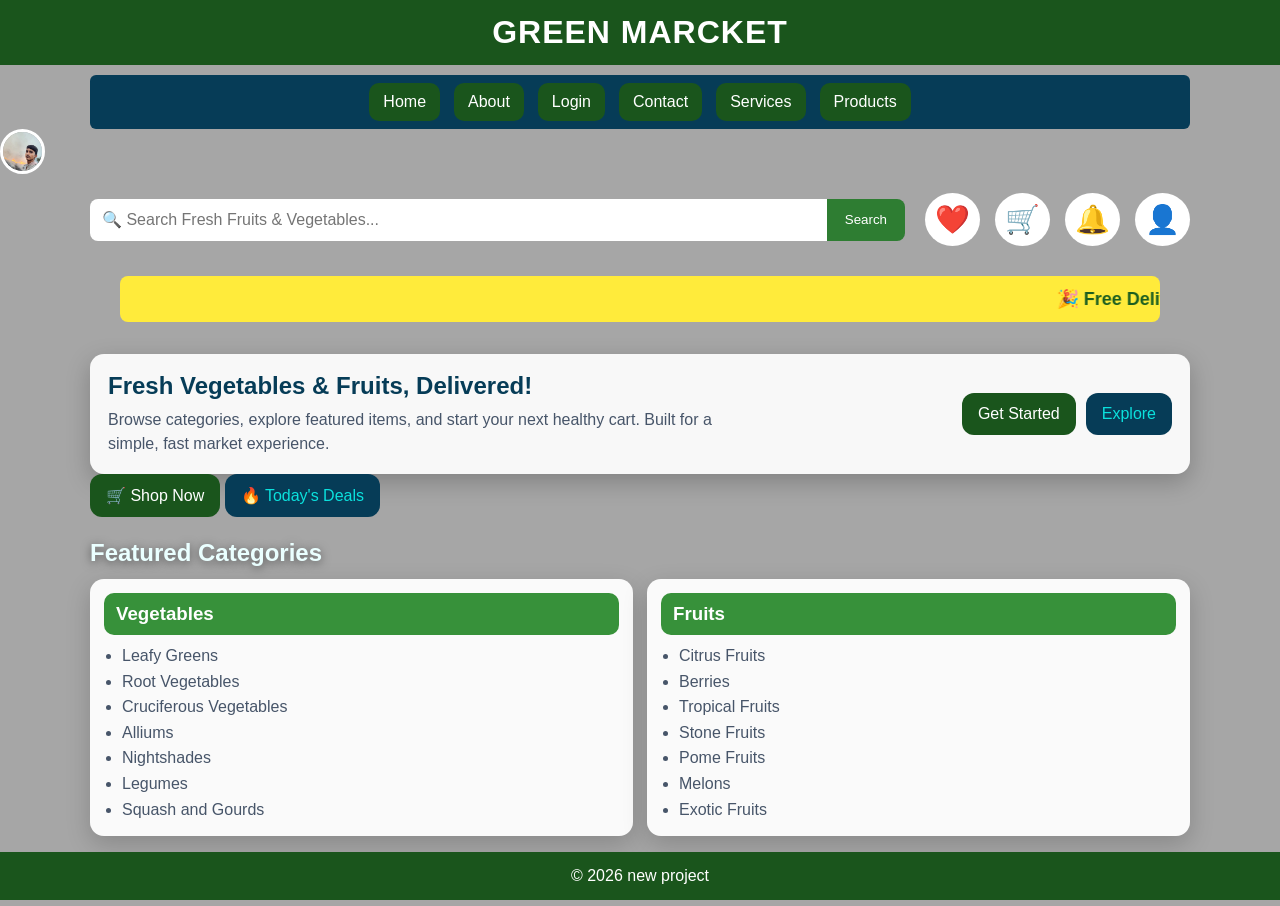
==== index.html @ 43e8455f "Initial commit" ====
<!DOCTYPE html>
<html lang="en">
<head>
  <meta charset="UTF-8" />
  <meta name="viewport" content="width=device-width, initial-scale=1.0" />
  <title>GREEN MARCKET</title>
  <style>
    :root{
      --green:#1a551c;
      --green2:#063c57;
      --teal:#0be1dd;
      --card:#ffffff;
      --text:#0f172a;
      --muted:#475569;
    }

    *{ box-sizing: border-box; }

    body {
      font-family: Arial, Britannic Bold, sans-serif;
      margin: 0;
      padding: 0;
      color: var(--text);
      min-height: 100vh;
      background-image: url("https://img.magnific.com/free-photo/fresh-vegetables-fruit-market-stall_1101-2560.jpg?semt=ais_hybrid&w=740&q=80");
      background-size: cover;
      background-position: center;
      background-repeat: no-repeat;
    }

    /* overlay so text/cards remain readable */
    .page-overlay{
      min-height: 100vh;
      background: rgba(0,0,0,0.35);
      padding-bottom: 70px; /* space for footer */
    }

    header {
      background-color: var(--green);
      color: white;
      padding: 14px 10px;
      text-align: center;
    }

    header h1 {
      margin: 0;
      letter-spacing: 1px;
    }

    .header2 {
      background-color: var(--green2);
      color: var(--teal);
      padding: 8px 0;
      text-align: center;
      border-radius: 6px;
      margin: 10px auto 0;
      width: min(1100px, calc(100% - 24px));
    }

    .nav {
      display: flex;
      flex-wrap: wrap;
      justify-content: center;
      gap: 14px;
      padding: 0 12px;
    }

    .nav a {
      background-color: var(--green);
      color: white;
      text-decoration: none;
      padding: 10px 14px;
      border-radius: 10px;
      display: inline-flex;
      align-items: center;
      transition: 160ms ease;
      font-family: Britannic Bold, sans-serif;
      font-size: 16px;
    }

    .nav a:hover {
      background-color: #cdd6ce;
      color: #000;
      transform: translateY(-1px);
    }

    .container{
      width: min(1100px, calc(100% - 24px));
      margin: 18px auto 0;
    }

    .hero{
      background: rgba(255,255,255,0.92);
      border-radius: 14px;
      padding: 18px;
      box-shadow: 0 8px 24px rgba(0,0,0,0.22);
      display: grid;
      grid-template-columns: 1.2fr 0.8fr;
      gap: 14px;
      align-items: center;
    }

    .hero h2{
      margin: 0 0 8px;
      color: var(--green2);
    }

    .hero p{
      margin: 0;
      color: var(--muted);
      line-height: 1.5;
    }

    .hero-actions{
      display: flex;
      flex-wrap: wrap;
      gap: 10px;
      justify-content: flex-end;
    }

    .btn{
      border: none;
      cursor: pointer;
      border-radius: 12px;
      padding: 12px 16px;
      font-size: 16px;
      font-family: Britannic Bold, sans-serif;
      transition: 160ms ease;
    }

    .btn-primary{ background: var(--green); color: white; }
    .btn-primary:hover{ background:#cdd6ce; color:#000; transform: translateY(-1px); }

    .btn-secondary{ background: var(--green2); color: var(--teal); }
    .btn-secondary:hover{ background:#0b4f76; color:#eaffff; transform: translateY(-1px); }

    .section-title{
      margin: 22px 0 12px;
      color: #eaffff;
      text-shadow: 0 2px 10px rgba(0,0,0,0.5);
    }

    .cards{
      display: grid;
      grid-template-columns: repeat(2, minmax(0, 1fr));
      gap: 14px;
    }

    .card{
      background: rgba(255,255,255,0.95);
      border-radius: 14px;
      padding: 14px;
      box-shadow: 0 8px 24px rgba(0,0,0,0.18);
    }

    .card h3{
      margin: 0 0 8px;
      color: white;
      background: rgb(55,145,58);
      padding: 10px 12px;
      border-radius: 10px;
    }

    .card ul{
      margin: 0;
      padding-left: 18px;
      color: var(--muted);
      line-height: 1.6;
    }

    .product-grid{
      display: grid;
      grid-template-columns: repeat(3, minmax(0, 1fr));
      gap: 14px;
    }

    .product{
      background: rgba(255,255,255,0.95);
      border-radius: 14px;
      padding: 14px;
      box-shadow: 0 8px 24px rgba(0,0,0,0.18);
      display: flex;
      flex-direction: column;
      gap: 10px;
      min-height: 170px;
    }

    .thumb{
      height: 74px;
      border-radius: 12px;
      background: linear-gradient(135deg, rgba(26,85,28,0.85), rgba(6,60,87,0.85));
      display: flex;
      align-items: center;
      justify-content: center;
      color: white;
      font-weight: 700;
      letter-spacing: 0.4px;
    }

    .product .name{ font-weight: 700; color: var(--green2); }
    .product .desc{ color: var(--muted); margin-top: -6px; }

    .price-row{
      margin-top: auto;
      display: flex;
      justify-content: space-between;
      align-items: center;
      gap: 10px;
    }

    .price{
      background: rgba(26,85,28,0.12);
      color: var(--green);
      padding: 6px 10px;
      border-radius: 999px;
      font-weight: 700;
    }

    .small-btn{
      background: var(--green);
      color: white;
      border: none;
      border-radius: 10px;
      padding: 9px 12px;
      cursor: pointer;
      font-family: Britannic Bold, sans-serif;
    }

    .small-btn:hover{ background:#cdd6ce; color:#000; }

    footer {
      background-color: #1a551c;
      color: white;
      text-align: center;
      padding: 15px;
      position: fixed;
      bottom: 0;
      width: 100%;
    }

    @media (max-width: 900px){
      .hero{ grid-template-columns: 1fr; }
      .hero-actions{ justify-content: flex-start; }
      .product-grid{ grid-template-columns: repeat(2, minmax(0, 1fr)); }
    }

    @media (max-width: 600px){
      .cards{ grid-template-columns: 1fr; }
      .product-grid{ grid-template-columns: 1fr; }
    }
.top-bar{

width:min(1100px,calc(100% - 24px));

margin:15px auto;

display:flex;

justify-content:space-between;

align-items:center;

gap:20px;

}

.search-box{

display:flex;

flex:1;

}

.search-box input{

flex:1;

padding:12px;

border-radius:8px 0 0 8px;

border:none;

font-size:16px;

}

.search-box button{

padding:12px 18px;

background:#2e7d32;

color:white;

border:none;

border-radius:0 8px 8px 0;

cursor:pointer;

}

.top-icons{

display:flex;

gap:15px;

}

.top-icons a{

font-size:28px;

text-decoration:none;

background:white;

padding:10px;

border-radius:50%;

transition:.3s;

}

.top-icons a:hover{

transform:scale(1.15);

background:#2e7d32;

}
marquee{

background:#ffeb3b;

padding:12px;

font-size:18px;

font-weight:bold;

color:#1b5e20;

border-radius:8px;

margin:15px 120px 10px 120px;

}
.profile{

position:relative;

cursor:pointer;

}

#profileImage{

width:45px;

height:45px;

border-radius:50%;

object-fit:cover;

border:3px solid white;

transition:.3s;

}

#profileImage:hover{

transform:scale(1.08);

border-color:#90ee90;

}
.profile-menu{

display:none;

position:absolute;

right:0;

top:60px;

width:220px;

background:white;

border-radius:12px;

box-shadow:0 8px 20px rgba(0,0,0,.25);

overflow:hidden;

z-index:1000;

}

.profile-menu h3{

padding:15px;

background:#2e7d32;

color:white;

margin:0;

text-align:center;

}

.profile-menu a{

display:block;

padding:12px 15px;

text-decoration:none;

color:#333;

border-bottom:1px solid #eee;

}

.profile-menu a:hover{

background:#e8f5e9;

color:#1b5e20;

}
  </style>
</head>
<body>
  <div class="page-overlay">
    <header>
      <h1>GREEN MARCKET</h1>
    </header>


    <div class="header2">
      <nav class="nav" aria-label="Primary">
        <a href="index.html">Home</a>
        <a href="about.html">About</a>
        <a href="login.html">Login</a>
        <a href="contact.html">Contact</a>
        <a href="services.html">Services</a>
        <a href="products.html">Products</a>
      </nav>
    </div>
<div class="profile">

<img src="images/user.png" id="profileImage">

<div class="profile-menu" id="profileMenu">

<h3 id="profileName">Guest</h3>

<a href="#">👤 My Profile</a>

<a href="#">📦 My Orders</a>

<a href="wishlist.html">❤️ Wishlist</a>

<a href="#">⚙️ Settings</a>

<a href="#" onclick="logout()">🚪 Logout</a>

</div>

</div>
<div class="top-bar">

<div class="search-box">

<input type="text" placeholder="🔍 Search Fresh Fruits & Vegetables...">

<button>Search</button>

</div>

<div class="top-icons">

<a href="wishlist.html">❤️</a>

<a href="cart.html">🛒</a>

<a href="#">🔔</a>

<a href="#">👤</a>

</div>

</div>
<marquee
behavior="scroll"
direction="left">

🎉 Free Delivery Above ₹499 |
🥬 Fresh Organic Vegetables |
🍎 Flat 20% OFF Today |
🚚 Same Day Delivery

</marquee>
    <main class="container">
      <section class="hero" aria-label="Welcome">
        <div>
          <h2>Fresh Vegetables & Fruits, Delivered!</h2>
          <p>
            Browse categories, explore featured items, and start your next healthy cart.
            Built for a simple, fast market experience.
          </p>
        </div>
        <div class="hero-actions">
          <button class="btn btn-primary" onclick="alert('Welcome to GREEN MARCKET!')">Get Started</button>
        <button
class="btn btn-secondary"
onclick="location.href='location.html'">

Explore

</button>
        </div>
      </section>
<button class="btn btn-primary">

🛒 Shop Now

</button>

<button class="btn btn-secondary">

🔥 Today's Deals

</button>
      <h2 class="section-title">Featured Categories</h2>
      <section class="cards" aria-label="Vegetables and Fruits">
        <div class="card">
          <h3>Vegetables</h3>
          <ul>
            <li>Leafy Greens</li>
            <li>Root Vegetables</li>
            <li>Cruciferous Vegetables</li>
            <li>Alliums</li>
            <li>Nightshades</li>
            <li>Legumes</li>
            <li>Squash and Gourds</li>
          </ul>
        </div>
        <div class="card">
          <h3>Fruits</h3>
          <ul>
            <li>Citrus Fruits</li>
            <li>Berries</li>
            <li>Tropical Fruits</li>
            <li>Stone Fruits</li>
            <li>Pome Fruits</li>
            <li>Melons</li>
            <li>Exotic Fruits</li>
          </ul>
        </div>
      </section>
</div>
      <footer>&copy 2026 new project </footer>

<script>

const profile=document.querySelector(".profile");
const menu=document.getElementById("profileMenu");

profile.onclick=function(e){

e.stopPropagation();

menu.style.display=
menu.style.display==="block" ? "none" : "block";

}

document.onclick=function(){

menu.style.display="none";

}

// Username

let user=localStorage.getItem("userName");

if(user){

document.getElementById("profileName").innerHTML=user;

}
function logout(){

    localStorage.removeItem("userName");

    window.location.href="login.html";

}

</script>
</body>
</html>
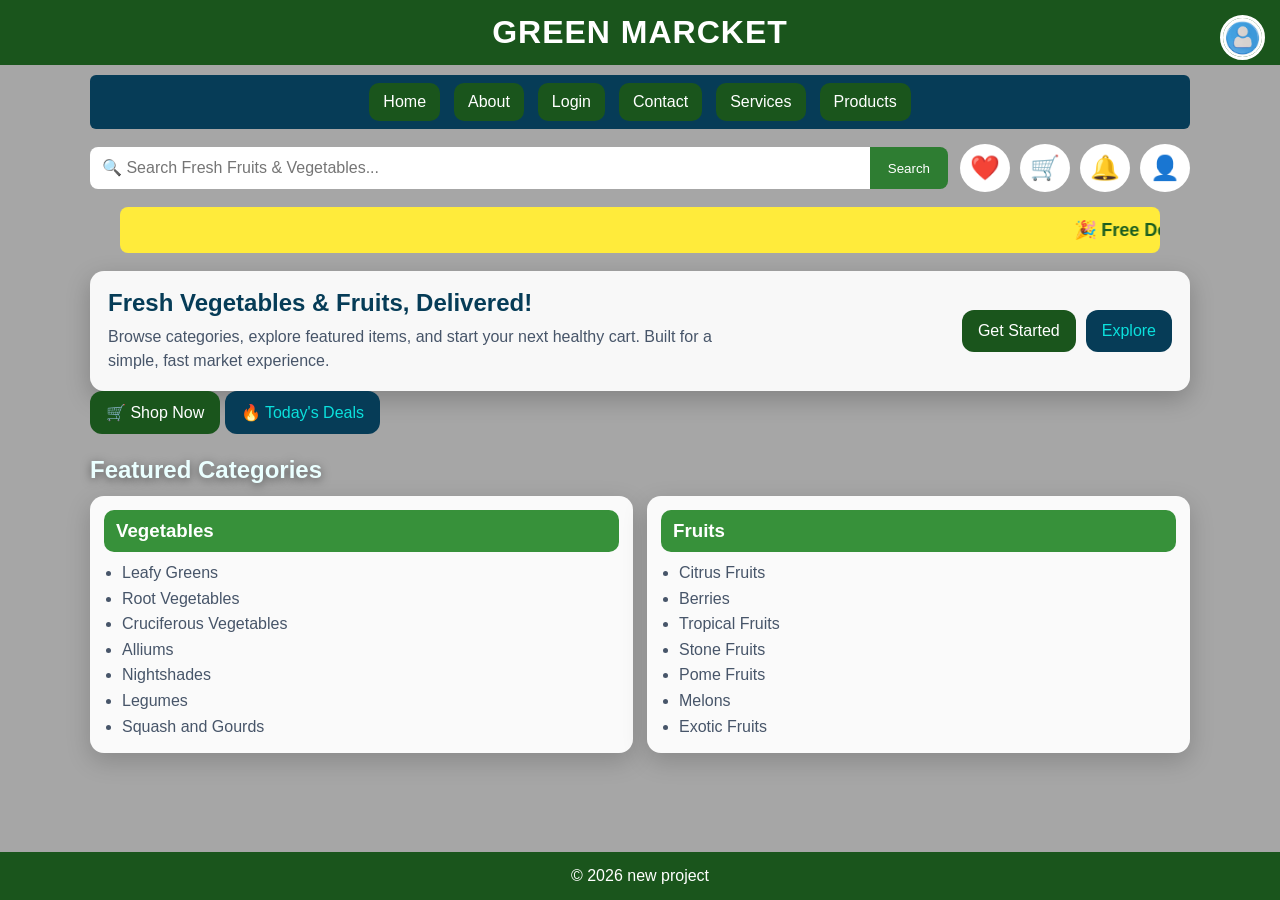
==== commit 7f0daab8: "Updated homepage" ====
--- a/index.html
+++ b/index.html
@@ -245,31 +245,67 @@
     }
 
     @media (max-width: 600px){
+.top-bar{
+flex-direction:column;
+}
+
+.search-box{
+width:100%;
+}
+
+.search-box input{
+font-size:15px;
+}
+
+.search-box button{
+padding:12px;
+}
+
+.nav{
+gap:8px;
+}
+
+.nav a{
+font-size:15px;
+padding:10px;
+}
+
+.hero{
+padding:15px;
+}
+
+.hero-actions{
+justify-content:center;
+}
+
+.btn{
+width:100%;
+}
+
+header h1{
+font-size:34px;
+}
+
+.profile{
+top:10px;
+right:10px;
+}
       .cards{ grid-template-columns: 1fr; }
       .product-grid{ grid-template-columns: 1fr; }
     }
 .top-bar{
-
-width:min(1100px,calc(100% - 24px));
-
+width:min(1100px,calc(100% - 20px));
 margin:15px auto;
-
 display:flex;
-
+flex-wrap:wrap;
 justify-content:space-between;
-
 align-items:center;
-
-gap:20px;
-
-}
-
+gap:12px;
+}
 .search-box{
-
 display:flex;
-
 flex:1;
-
+min-width:250px;
 }
 
 .search-box input{
@@ -303,27 +339,18 @@
 }
 
 .top-icons{
-
 display:flex;
-
-gap:15px;
-
+justify-content:center;
+gap:10px;
+flex-wrap:wrap;
 }
 
 .top-icons a{
-
-font-size:28px;
-
+font-size:24px;
 text-decoration:none;
-
 background:white;
-
 padding:10px;
-
 border-radius:50%;
-
-transition:.3s;
-
 }
 
 .top-icons a:hover{
@@ -334,28 +361,23 @@
 
 }
 marquee{
-
 background:#ffeb3b;
-
 padding:12px;
-
 font-size:18px;
-
 font-weight:bold;
-
 color:#1b5e20;
-
 border-radius:8px;
-
-margin:15px 120px 10px 120px;
-
+margin:15px 120px 15px 120px;
+width:100;
+display:block;
+box-sizing:border-box;
 }
 .profile{
-
-position:relative;
-
+position:absolute;
+top:15px;
+right:15px;
+z-index:1000;
 cursor:pointer;
-
 }
 
 #profileImage{
@@ -461,7 +483,7 @@
     </div>
 <div class="profile">
 
-<img src="images/user.png" id="profileImage">
+<img src="images/user_prof.png" id="profileImage">
 
 <div class="profile-menu" id="profileMenu">
 
@@ -572,6 +594,7 @@
         </div>
       </section>
 </div>
+</main>
       <footer>&copy 2026 new project </footer>
 
 <script>
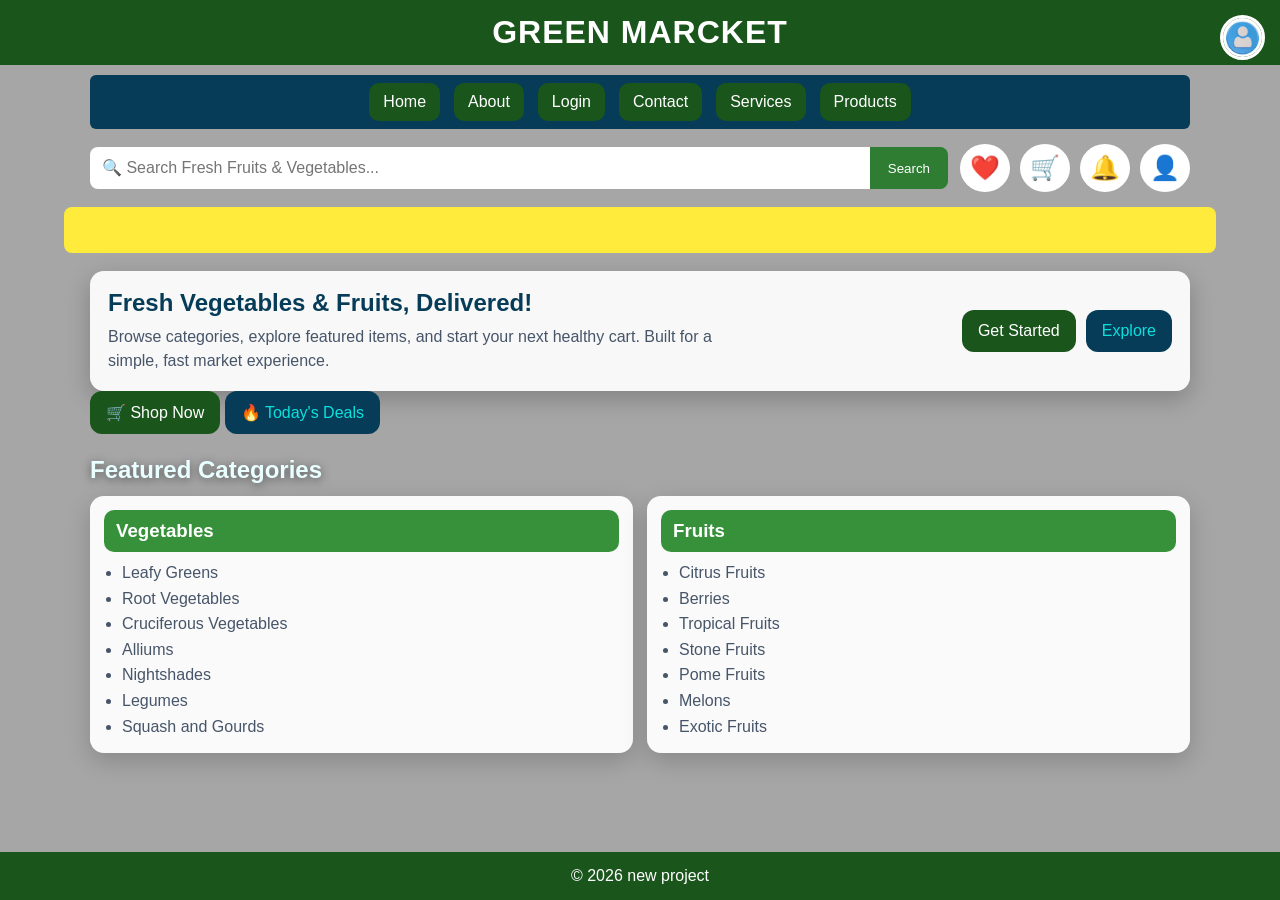
==== commit d1ec734b: "Update homepage" ====
--- a/index.html
+++ b/index.html
@@ -367,10 +367,11 @@
 font-weight:bold;
 color:#1b5e20;
 border-radius:8px;
-margin:15px 120px 15px 120px;
-width:100;
+margin:15px auto;
+width:90%;
 display:block;
 box-sizing:border-box;
+text-align:center;
 }
 .profile{
 position:absolute;
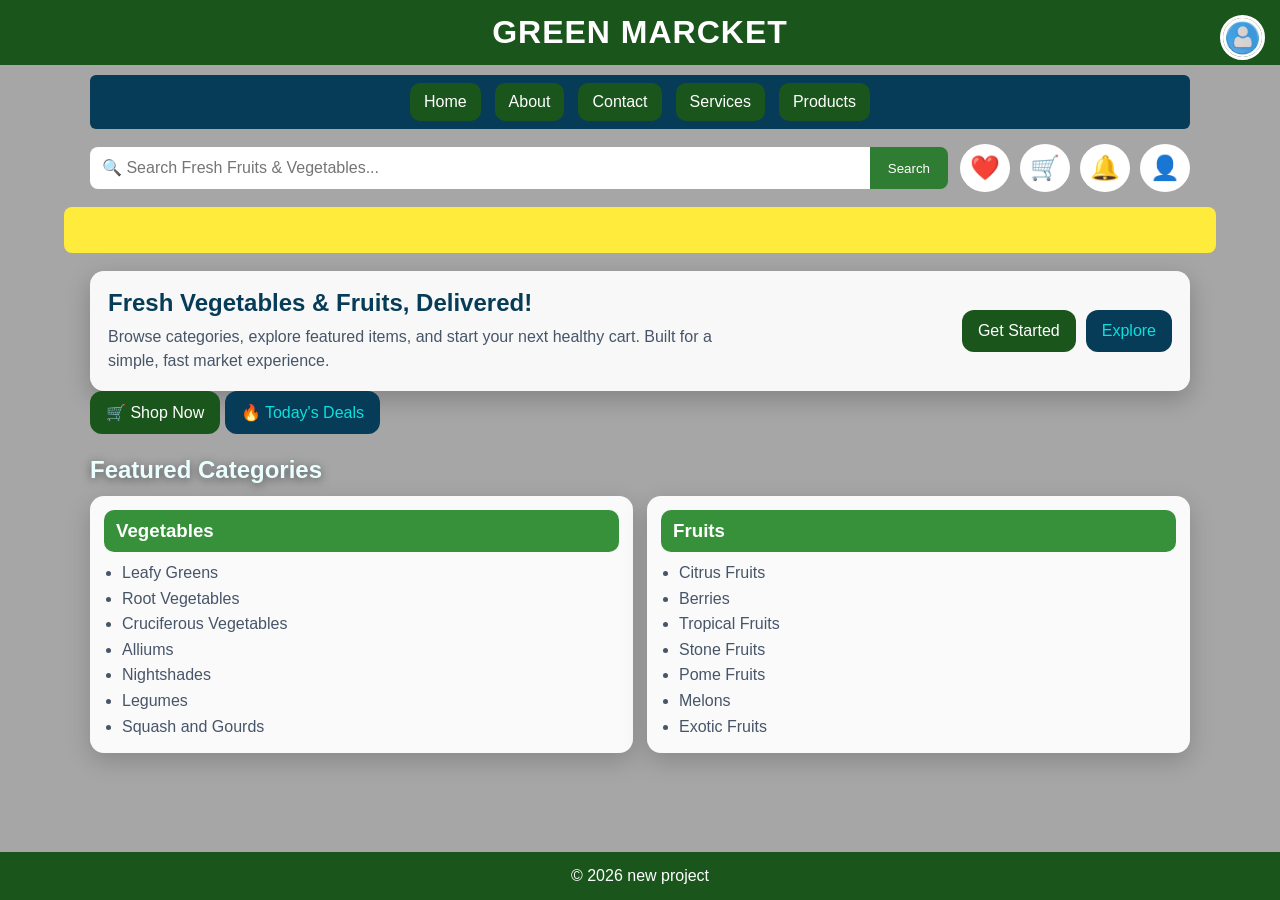
==== commit 0e864e14: "Update homepage" ====
--- a/index.html
+++ b/index.html
@@ -476,7 +476,7 @@
       <nav class="nav" aria-label="Primary">
         <a href="index.html">Home</a>
         <a href="about.html">About</a>
-        <a href="login.html">Login</a>
+       
         <a href="contact.html">Contact</a>
         <a href="services.html">Services</a>
         <a href="products.html">Products</a>
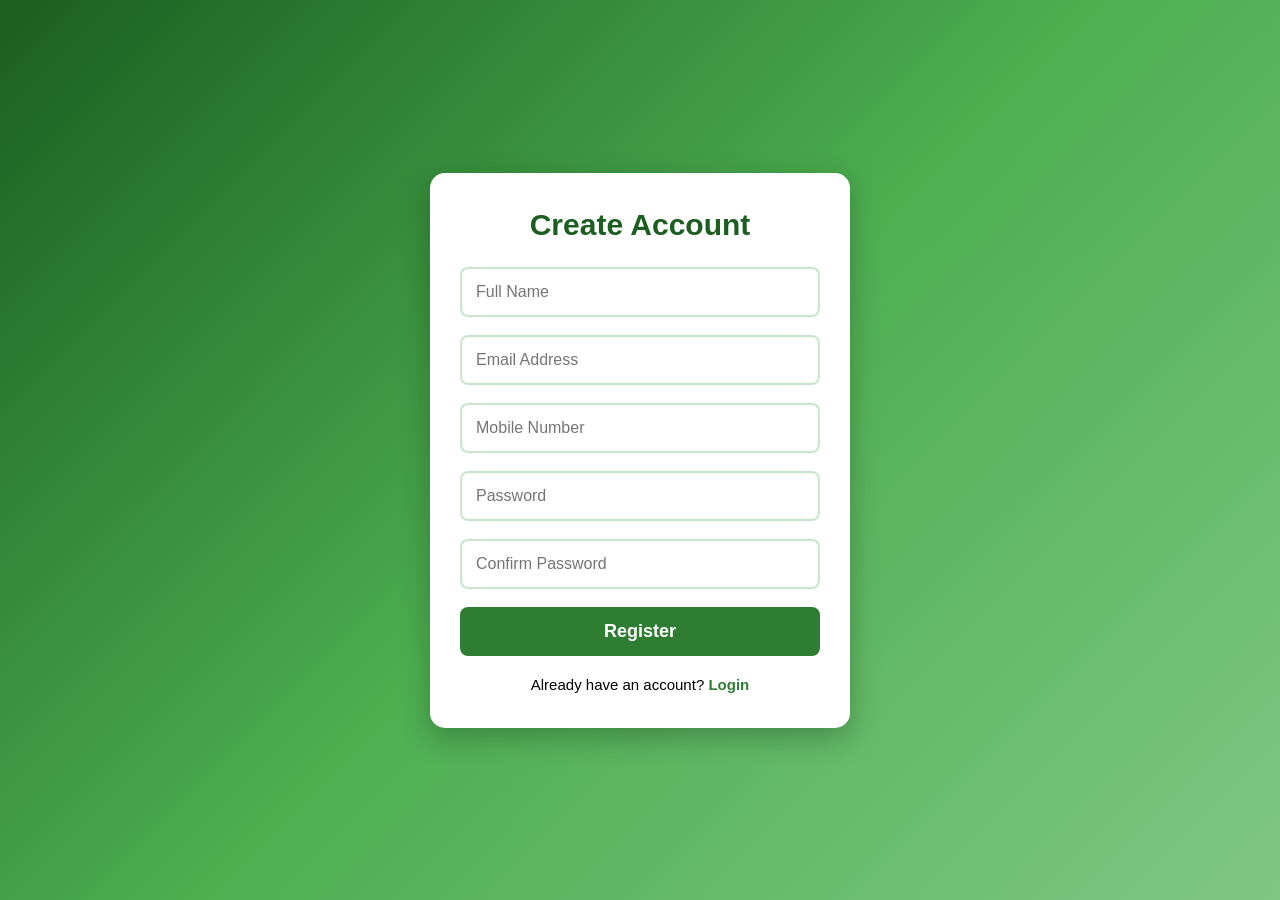
==== commit 7b183c4e: "Update homepage" ====
--- a/index.html
+++ b/index.html
@@ -1,640 +1,40 @@
 <!DOCTYPE html>
 <html lang="en">
 <head>
-  <meta charset="UTF-8" />
-  <meta name="viewport" content="width=device-width, initial-scale=1.0" />
-  <title>GREEN MARCKET</title>
-  <style>
-    :root{
-      --green:#1a551c;
-      --green2:#063c57;
-      --teal:#0be1dd;
-      --card:#ffffff;
-      --text:#0f172a;
-      --muted:#475569;
-    }
-
-    *{ box-sizing: border-box; }
-
-    body {
-      font-family: Arial, Britannic Bold, sans-serif;
-      margin: 0;
-      padding: 0;
-      color: var(--text);
-      min-height: 100vh;
-      background-image: url("https://img.magnific.com/free-photo/fresh-vegetables-fruit-market-stall_1101-2560.jpg?semt=ais_hybrid&w=740&q=80");
-      background-size: cover;
-      background-position: center;
-      background-repeat: no-repeat;
-    }
-
-    /* overlay so text/cards remain readable */
-    .page-overlay{
-      min-height: 100vh;
-      background: rgba(0,0,0,0.35);
-      padding-bottom: 70px; /* space for footer */
-    }
-
-    header {
-      background-color: var(--green);
-      color: white;
-      padding: 14px 10px;
-      text-align: center;
-    }
-
-    header h1 {
-      margin: 0;
-      letter-spacing: 1px;
-    }
-
-    .header2 {
-      background-color: var(--green2);
-      color: var(--teal);
-      padding: 8px 0;
-      text-align: center;
-      border-radius: 6px;
-      margin: 10px auto 0;
-      width: min(1100px, calc(100% - 24px));
-    }
-
-    .nav {
-      display: flex;
-      flex-wrap: wrap;
-      justify-content: center;
-      gap: 14px;
-      padding: 0 12px;
-    }
-
-    .nav a {
-      background-color: var(--green);
-      color: white;
-      text-decoration: none;
-      padding: 10px 14px;
-      border-radius: 10px;
-      display: inline-flex;
-      align-items: center;
-      transition: 160ms ease;
-      font-family: Britannic Bold, sans-serif;
-      font-size: 16px;
-    }
-
-    .nav a:hover {
-      background-color: #cdd6ce;
-      color: #000;
-      transform: translateY(-1px);
-    }
-
-    .container{
-      width: min(1100px, calc(100% - 24px));
-      margin: 18px auto 0;
-    }
-
-    .hero{
-      background: rgba(255,255,255,0.92);
-      border-radius: 14px;
-      padding: 18px;
-      box-shadow: 0 8px 24px rgba(0,0,0,0.22);
-      display: grid;
-      grid-template-columns: 1.2fr 0.8fr;
-      gap: 14px;
-      align-items: center;
-    }
-
-    .hero h2{
-      margin: 0 0 8px;
-      color: var(--green2);
-    }
-
-    .hero p{
-      margin: 0;
-      color: var(--muted);
-      line-height: 1.5;
-    }
-
-    .hero-actions{
-      display: flex;
-      flex-wrap: wrap;
-      gap: 10px;
-      justify-content: flex-end;
-    }
-
-    .btn{
-      border: none;
-      cursor: pointer;
-      border-radius: 12px;
-      padding: 12px 16px;
-      font-size: 16px;
-      font-family: Britannic Bold, sans-serif;
-      transition: 160ms ease;
-    }
-
-    .btn-primary{ background: var(--green); color: white; }
-    .btn-primary:hover{ background:#cdd6ce; color:#000; transform: translateY(-1px); }
-
-    .btn-secondary{ background: var(--green2); color: var(--teal); }
-    .btn-secondary:hover{ background:#0b4f76; color:#eaffff; transform: translateY(-1px); }
-
-    .section-title{
-      margin: 22px 0 12px;
-      color: #eaffff;
-      text-shadow: 0 2px 10px rgba(0,0,0,0.5);
-    }
-
-    .cards{
-      display: grid;
-      grid-template-columns: repeat(2, minmax(0, 1fr));
-      gap: 14px;
-    }
-
-    .card{
-      background: rgba(255,255,255,0.95);
-      border-radius: 14px;
-      padding: 14px;
-      box-shadow: 0 8px 24px rgba(0,0,0,0.18);
-    }
-
-    .card h3{
-      margin: 0 0 8px;
-      color: white;
-      background: rgb(55,145,58);
-      padding: 10px 12px;
-      border-radius: 10px;
-    }
-
-    .card ul{
-      margin: 0;
-      padding-left: 18px;
-      color: var(--muted);
-      line-height: 1.6;
-    }
-
-    .product-grid{
-      display: grid;
-      grid-template-columns: repeat(3, minmax(0, 1fr));
-      gap: 14px;
-    }
-
-    .product{
-      background: rgba(255,255,255,0.95);
-      border-radius: 14px;
-      padding: 14px;
-      box-shadow: 0 8px 24px rgba(0,0,0,0.18);
-      display: flex;
-      flex-direction: column;
-      gap: 10px;
-      min-height: 170px;
-    }
-
-    .thumb{
-      height: 74px;
-      border-radius: 12px;
-      background: linear-gradient(135deg, rgba(26,85,28,0.85), rgba(6,60,87,0.85));
-      display: flex;
-      align-items: center;
-      justify-content: center;
-      color: white;
-      font-weight: 700;
-      letter-spacing: 0.4px;
-    }
-
-    .product .name{ font-weight: 700; color: var(--green2); }
-    .product .desc{ color: var(--muted); margin-top: -6px; }
-
-    .price-row{
-      margin-top: auto;
-      display: flex;
-      justify-content: space-between;
-      align-items: center;
-      gap: 10px;
-    }
-
-    .price{
-      background: rgba(26,85,28,0.12);
-      color: var(--green);
-      padding: 6px 10px;
-      border-radius: 999px;
-      font-weight: 700;
-    }
-
-    .small-btn{
-      background: var(--green);
-      color: white;
-      border: none;
-      border-radius: 10px;
-      padding: 9px 12px;
-      cursor: pointer;
-      font-family: Britannic Bold, sans-serif;
-    }
-
-    .small-btn:hover{ background:#cdd6ce; color:#000; }
-
-    footer {
-      background-color: #1a551c;
-      color: white;
-      text-align: center;
-      padding: 15px;
-      position: fixed;
-      bottom: 0;
-      width: 100%;
-    }
-
-    @media (max-width: 900px){
-      .hero{ grid-template-columns: 1fr; }
-      .hero-actions{ justify-content: flex-start; }
-      .product-grid{ grid-template-columns: repeat(2, minmax(0, 1fr)); }
-    }
-
-    @media (max-width: 600px){
-.top-bar{
-flex-direction:column;
-}
-
-.search-box{
-width:100%;
-}
-
-.search-box input{
-font-size:15px;
-}
-
-.search-box button{
-padding:12px;
-}
-
-.nav{
-gap:8px;
-}
-
-.nav a{
-font-size:15px;
-padding:10px;
-}
-
-.hero{
-padding:15px;
-}
-
-.hero-actions{
-justify-content:center;
-}
-
-.btn{
-width:100%;
-}
-
-header h1{
-font-size:34px;
-}
-
-.profile{
-top:10px;
-right:10px;
-}
-      .cards{ grid-template-columns: 1fr; }
-      .product-grid{ grid-template-columns: 1fr; }
-    }
-.top-bar{
-width:min(1100px,calc(100% - 20px));
-margin:15px auto;
-display:flex;
-flex-wrap:wrap;
-justify-content:space-between;
-align-items:center;
-gap:12px;
-}
-.search-box{
-display:flex;
-flex:1;
-min-width:250px;
-}
-
-.search-box input{
-
-flex:1;
-
-padding:12px;
-
-border-radius:8px 0 0 8px;
-
-border:none;
-
-font-size:16px;
-
-}
-
-.search-box button{
-
-padding:12px 18px;
-
-background:#2e7d32;
-
-color:white;
-
-border:none;
-
-border-radius:0 8px 8px 0;
-
-cursor:pointer;
-
-}
-
-.top-icons{
-display:flex;
-justify-content:center;
-gap:10px;
-flex-wrap:wrap;
-}
-
-.top-icons a{
-font-size:24px;
-text-decoration:none;
-background:white;
-padding:10px;
-border-radius:50%;
-}
-
-.top-icons a:hover{
-
-transform:scale(1.15);
-
-background:#2e7d32;
-
-}
-marquee{
-background:#ffeb3b;
-padding:12px;
-font-size:18px;
-font-weight:bold;
-color:#1b5e20;
-border-radius:8px;
-margin:15px auto;
-width:90%;
-display:block;
-box-sizing:border-box;
-text-align:center;
-}
-.profile{
-position:absolute;
-top:15px;
-right:15px;
-z-index:1000;
-cursor:pointer;
-}
-
-#profileImage{
-
-width:45px;
-
-height:45px;
-
-border-radius:50%;
-
-object-fit:cover;
-
-border:3px solid white;
-
-transition:.3s;
-
-}
-
-#profileImage:hover{
-
-transform:scale(1.08);
-
-border-color:#90ee90;
-
-}
-.profile-menu{
-
-display:none;
-
-position:absolute;
-
-right:0;
-
-top:60px;
-
-width:220px;
-
-background:white;
-
-border-radius:12px;
-
-box-shadow:0 8px 20px rgba(0,0,0,.25);
-
-overflow:hidden;
-
-z-index:1000;
-
-}
-
-.profile-menu h3{
-
-padding:15px;
-
-background:#2e7d32;
-
-color:white;
-
-margin:0;
-
-text-align:center;
-
-}
-
-.profile-menu a{
-
-display:block;
-
-padding:12px 15px;
-
-text-decoration:none;
-
-color:#333;
-
-border-bottom:1px solid #eee;
-
-}
-
-.profile-menu a:hover{
-
-background:#e8f5e9;
-
-color:#1b5e20;
-
-}
-  </style>
+<meta charset="UTF-8">
+<meta name="viewport" content="width=device-width, initial-scale=1.0">
+<title>Green Market - Register</title>
+<link rel="stylesheet" href="register.css">
 </head>
 <body>
-  <div class="page-overlay">
-    <header>
-      <h1>GREEN MARCKET</h1>
-    </header>
 
+<div class="container">
+    <h2>Create Account</h2>
 
-    <div class="header2">
-      <nav class="nav" aria-label="Primary">
-        <a href="index.html">Home</a>
-        <a href="about.html">About</a>
-       
-        <a href="contact.html">Contact</a>
-        <a href="services.html">Services</a>
-        <a href="products.html">Products</a>
-      </nav>
-    </div>
-<div class="profile">
+    <form id="registerForm">
 
-<img src="images/user_prof.png" id="profileImage">
+        <input type="text" id="name" placeholder="Full Name" required>
 
-<div class="profile-menu" id="profileMenu">
+        <input type="email" id="email" placeholder="Email Address" required>
 
-<h3 id="profileName">Guest</h3>
+        <input type="tel" id="mobile" placeholder="Mobile Number" maxlength="10" required>
 
-<a href="#">👤 My Profile</a>
+        <input type="password" id="password" placeholder="Password" required>
 
-<a href="#">📦 My Orders</a>
+        <input type="password" id="confirmPassword" placeholder="Confirm Password" required>
 
-<a href="wishlist.html">❤️ Wishlist</a>
+        <button type="submit">Register</button>
 
-<a href="#">⚙️ Settings</a>
+    </form>
 
-<a href="#" onclick="logout()">🚪 Logout</a>
+    <p>
+        Already have an account?
+        <a href="login.html">Login</a>
+    </p>
 
 </div>
 
-</div>
-<div class="top-bar">
+<script src="register.js"></script>
 
-<div class="search-box">
-
-<input type="text" placeholder="🔍 Search Fresh Fruits & Vegetables...">
-
-<button>Search</button>
-
-</div>
-
-<div class="top-icons">
-
-<a href="wishlist.html">❤️</a>
-
-<a href="cart.html">🛒</a>
-
-<a href="#">🔔</a>
-
-<a href="#">👤</a>
-
-</div>
-
-</div>
-<marquee
-behavior="scroll"
-direction="left">
-
-🎉 Free Delivery Above ₹499 |
-🥬 Fresh Organic Vegetables |
-🍎 Flat 20% OFF Today |
-🚚 Same Day Delivery
-
-</marquee>
-    <main class="container">
-      <section class="hero" aria-label="Welcome">
-        <div>
-          <h2>Fresh Vegetables & Fruits, Delivered!</h2>
-          <p>
-            Browse categories, explore featured items, and start your next healthy cart.
-            Built for a simple, fast market experience.
-          </p>
-        </div>
-        <div class="hero-actions">
-          <button class="btn btn-primary" onclick="alert('Welcome to GREEN MARCKET!')">Get Started</button>
-        <button
-class="btn btn-secondary"
-onclick="location.href='location.html'">
-
-Explore
-
-</button>
-        </div>
-      </section>
-<button class="btn btn-primary">
-
-🛒 Shop Now
-
-</button>
-
-<button class="btn btn-secondary">
-
-🔥 Today's Deals
-
-</button>
-      <h2 class="section-title">Featured Categories</h2>
-      <section class="cards" aria-label="Vegetables and Fruits">
-        <div class="card">
-          <h3>Vegetables</h3>
-          <ul>
-            <li>Leafy Greens</li>
-            <li>Root Vegetables</li>
-            <li>Cruciferous Vegetables</li>
-            <li>Alliums</li>
-            <li>Nightshades</li>
-            <li>Legumes</li>
-            <li>Squash and Gourds</li>
-          </ul>
-        </div>
-        <div class="card">
-          <h3>Fruits</h3>
-          <ul>
-            <li>Citrus Fruits</li>
-            <li>Berries</li>
-            <li>Tropical Fruits</li>
-            <li>Stone Fruits</li>
-            <li>Pome Fruits</li>
-            <li>Melons</li>
-            <li>Exotic Fruits</li>
-          </ul>
-        </div>
-      </section>
-</div>
-</main>
-      <footer>&copy 2026 new project </footer>
-
-<script>
-
-const profile=document.querySelector(".profile");
-const menu=document.getElementById("profileMenu");
-
-profile.onclick=function(e){
-
-e.stopPropagation();
-
-menu.style.display=
-menu.style.display==="block" ? "none" : "block";
-
-}
-
-document.onclick=function(){
-
-menu.style.display="none";
-
-}
-
-// Username
-
-let user=localStorage.getItem("userName");
-
-if(user){
-
-document.getElementById("profileName").innerHTML=user;
-
-}
-function logout(){
-
-    localStorage.removeItem("userName");
-
-    window.location.href="login.html";
-
-}
-
-</script>
 </body>
 </html>
--- a/register.css
+++ b/register.css
@@ -0,0 +1,99 @@
+*{
+    margin:0;
+    padding:0;
+    box-sizing:border-box;
+    font-family:Arial, Helvetica, sans-serif;
+}
+
+body{
+    min-height:100vh;
+    display:flex;
+    justify-content:center;
+    align-items:center;
+    background:linear-gradient(135deg,#1b5e20,#4caf50,#81c784);
+    padding:20px;
+}
+
+.container{
+    width:100%;
+    max-width:420px;
+    background:#fff;
+    padding:35px 30px;
+    border-radius:15px;
+    box-shadow:0 10px 30px rgba(0,0,0,0.25);
+}
+
+.container h2{
+    text-align:center;
+    color:#1b5e20;
+    margin-bottom:25px;
+    font-size:30px;
+}
+
+form input{
+    width:100%;
+    padding:14px;
+    margin-bottom:18px;
+    border:2px solid #c8e6c9;
+    border-radius:8px;
+    font-size:16px;
+    outline:none;
+    transition:0.3s;
+}
+
+form input:focus{
+    border-color:#2e7d32;
+    box-shadow:0 0 8px rgba(46,125,50,.3);
+}
+
+button{
+    width:100%;
+    padding:14px;
+    border:none;
+    border-radius:8px;
+    background:#2e7d32;
+    color:#fff;
+    font-size:18px;
+    font-weight:bold;
+    cursor:pointer;
+    transition:.3s;
+}
+
+button:hover{
+    background:#1b5e20;
+    transform:translateY(-2px);
+}
+
+.container p{
+    text-align:center;
+    margin-top:20px;
+    font-size:15px;
+}
+
+.container a{
+    color:#2e7d32;
+    text-decoration:none;
+    font-weight:bold;
+}
+
+.container a:hover{
+    text-decoration:underline;
+}
+
+@media(max-width:480px){
+
+.container{
+    padding:25px 20px;
+}
+
+.container h2{
+    font-size:26px;
+}
+
+form input,
+button{
+    font-size:15px;
+    padding:12px;
+}
+
+}
